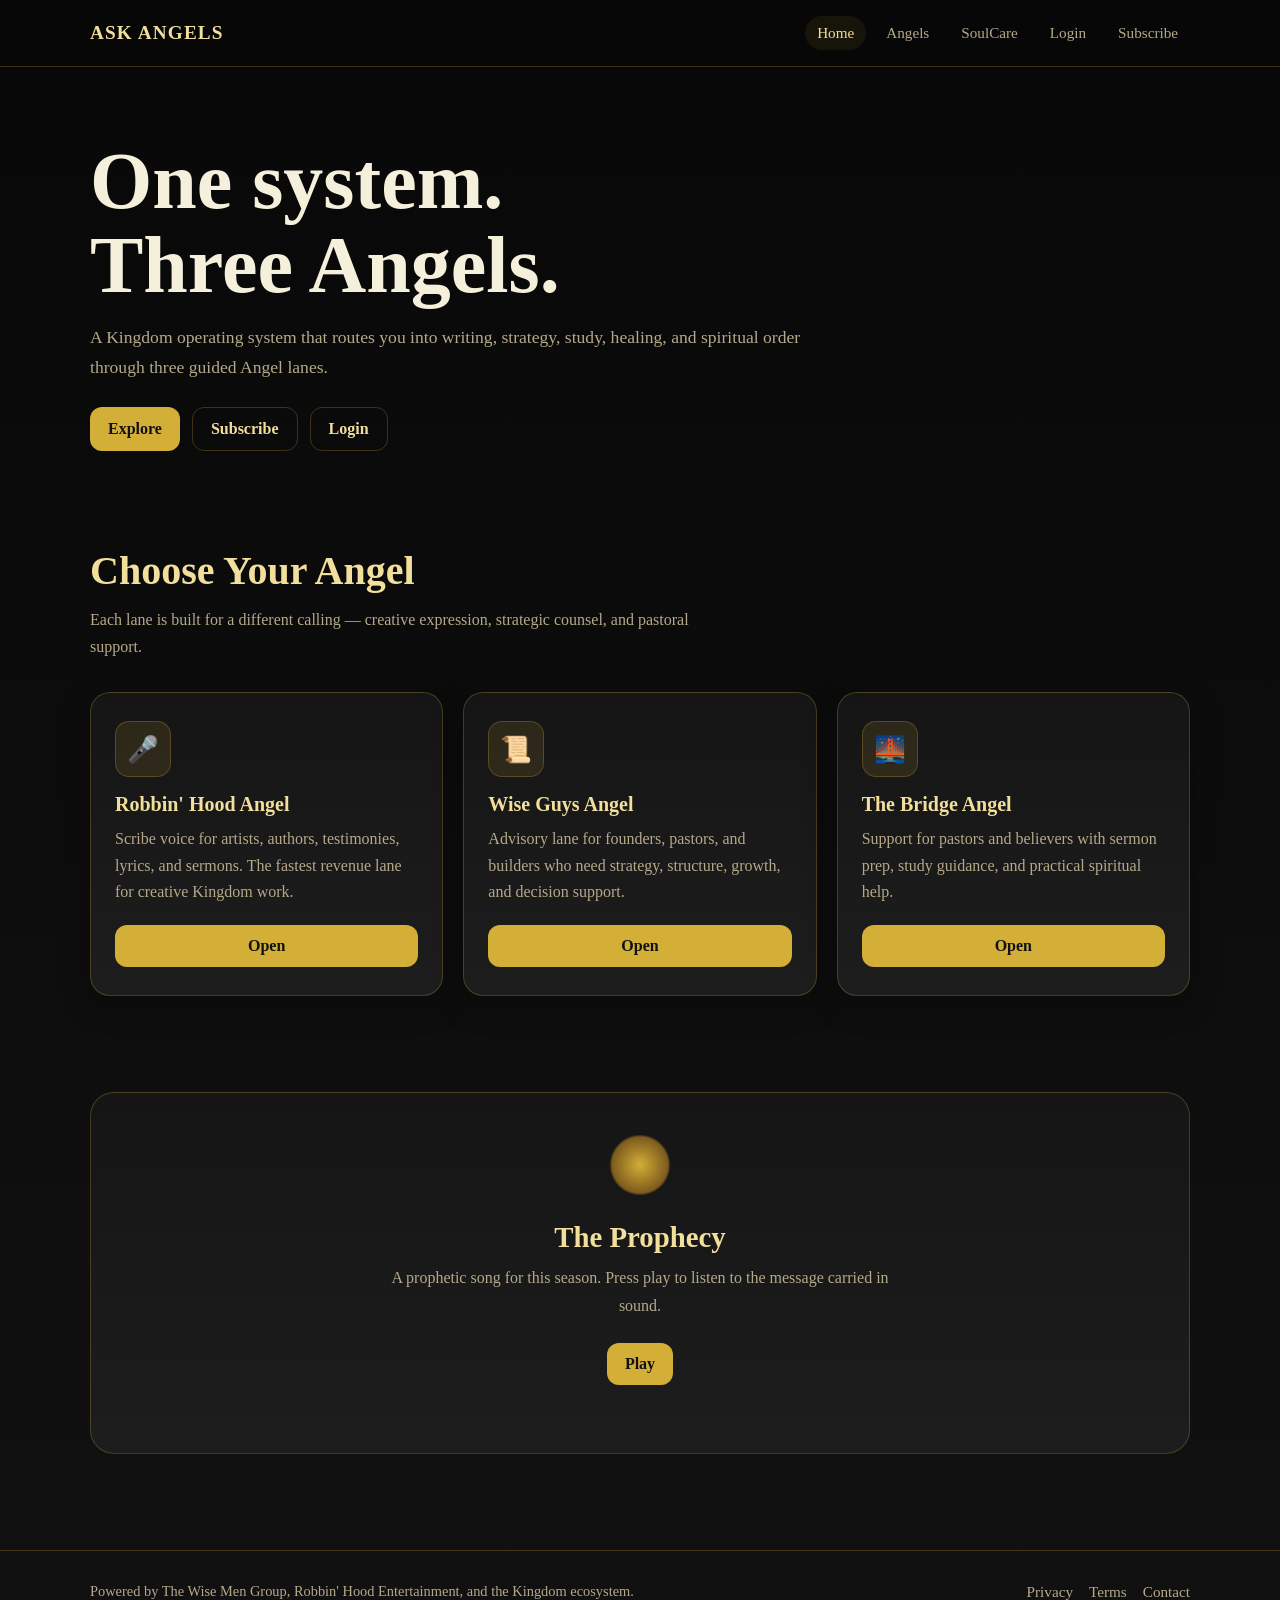
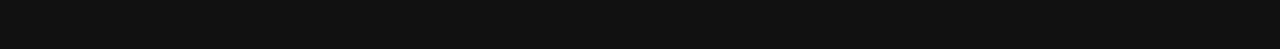
==== index.html @ c603e179 "all done" ====
<!DOCTYPE html>
<html lang="en">
<head>
  <meta charset="UTF-8" />
  <meta name="viewport" content="width=device-width, initial-scale=1.0" />
  <title>Ask Angels</title>
  <link rel="stylesheet" href="/css/styles.css" />
</head>
<body>
  <nav class="navbar">
    <div class="container">
      <a class="brand" href="/">ASK ANGELS</a>
      <button class="nav-toggle" aria-label="Menu">☰</button>
      <div class="nav-links">
        <a href="/" class="active">Home</a>
        <a href="/#angels">Angels</a>
        <a href="/soulcare">SoulCare</a>
        <a href="/login">Login</a>
        <a href="/subscribe">Subscribe</a>
      </div>
    </div>
  </nav>

  <main>
    <section class="hero container">
      <h1>One system.<br>Three Angels.</h1>
      <p class="lead">A Kingdom operating system that routes you into writing, strategy, study, healing, and spiritual order through three guided Angel lanes.</p>
      <div class="actions">
        <a class="btn" href="#angels">Explore</a>
        <a class="btn secondary" href="/subscribe">Subscribe</a>
        <a class="btn secondary" href="/login">Login</a>
      </div>
    </section>

    <section id="angels" class="section container">
      <h2 class="section-title">Choose Your Angel</h2>
      <p class="section-sub">Each lane is built for a different calling — creative expression, strategic counsel, and pastoral support.</p>
      <div class="grid">
        <article class="card">
          <div class="card-icon">🎤</div>
          <h2>Robbin' Hood Angel</h2>
          <p>Scribe voice for artists, authors, testimonies, lyrics, and sermons. The fastest revenue lane for creative Kingdom work.</p>
          <a class="btn" href="/robbinhoodent">Open</a>
        </article>
        <article class="card">
          <div class="card-icon">📜</div>
          <h2>Wise Guys Angel</h2>
          <p>Advisory lane for founders, pastors, and builders who need strategy, structure, growth, and decision support.</p>
          <a class="btn" href="/wisemen">Open</a>
        </article>
        <article class="card">
          <div class="card-icon">🌉</div>
          <h2>The Bridge Angel</h2>
          <p>Support for pastors and believers with sermon prep, study guidance, and practical spiritual help.</p>
          <a class="btn" href="/bridge">Open</a>
        </article>
      </div>
    </section>

    <section id="prophecy" class="section container">
      <div class="prophecy">
        <div class="pulse"></div>
        <h2>The Prophecy</h2>
        <p>A prophetic song for this season. Press play to listen to the message carried in sound.</p>
        <button class="btn" id="prophecy-play" type="button">Play</button>
        <audio id="prophecy-audio" preload="none">
          <source src="/audio/prophecy.mp3" type="audio/mpeg" />
        </audio>
        <div class="audio-status" id="prophecy-status"></div>
      </div>
    </section>
  </main>

  <footer class="site-footer">
    <div class="container">
      <div class="footer-copy">Powered by The Wise Men Group, Robbin' Hood Entertainment, and the Kingdom ecosystem.</div>
      <div class="footer-links">
        <a href="/privacy">Privacy</a>
        <a href="/terms">Terms</a>
        <a href="/contact">Contact</a>
      </div>
    </div>
  </footer>

  <script src="/js/main.js"></script>
</body>
</html>
---- css/styles.css ----
:root {
  --bg: #0a0a0a;
  --panel: #151515;
  --panel2: #1d1d1d;
  --gold: #d4af37;
  --goldSoft: #f2df9b;
  --text: #f5f0dc;
  --muted: #b6a98a;
  --border: rgba(212, 175, 55, 0.25);
}

* {
  box-sizing: border-box;
}

body {
  margin: 0;
  font-family: Georgia, serif;
  background: linear-gradient(180deg, #080808 0%, #111 100%);
  color: var(--text);
  min-height: 100vh;
}

a {
  color: inherit;
}

.container {
  width: min(1100px, calc(100% - 32px));
  margin: 0 auto;
}

.navbar {
  position: sticky;
  top: 0;
  z-index: 100;
  background: rgba(8, 8, 8, 0.92);
  backdrop-filter: blur(10px);
  border-bottom: 1px solid var(--border);
}

.navbar .container {
  display: flex;
  justify-content: space-between;
  align-items: center;
  gap: 16px;
  padding: 16px 0;
}

.brand {
  font-size: 1.2rem;
  font-weight: 700;
  letter-spacing: 0.06em;
  text-decoration: none;
  color: var(--goldSoft);
}

.nav-links {
  display: flex;
  flex-wrap: wrap;
  gap: 8px;
  align-items: center;
}

.nav-links a {
  text-decoration: none;
  color: var(--muted);
  padding: 8px 12px;
  border-radius: 999px;
  font-size: 0.95rem;
  transition: color 0.2s, background 0.2s;
}

.nav-links a:hover,
.nav-links a.active {
  color: var(--goldSoft);
  background: rgba(212, 175, 55, 0.08);
}

.nav-toggle {
  display: none;
  background: transparent;
  border: 1px solid var(--border);
  color: var(--goldSoft);
  padding: 8px 12px;
  border-radius: 8px;
  cursor: pointer;
  font-size: 1.1rem;
}

.hero {
  padding: 72px 0 48px;
}

.hero h1 {
  font-size: clamp(2.5rem, 8vw, 5rem);
  line-height: 1.05;
  margin: 0 0 16px;
}

.lead {
  max-width: 760px;
  color: var(--muted);
  font-size: 1.1rem;
  line-height: 1.7;
  margin: 0;
}

.section {
  padding: 48px 0;
}

.section-title {
  font-size: clamp(1.8rem, 4vw, 2.5rem);
  margin: 0 0 12px;
  color: var(--goldSoft);
}

.section-sub {
  color: var(--muted);
  max-width: 640px;
  line-height: 1.7;
  margin: 0 0 32px;
}

.grid {
  display: grid;
  grid-template-columns: repeat(auto-fit, minmax(260px, 1fr));
  gap: 20px;
}

.card {
  background: linear-gradient(180deg, var(--panel) 0%, var(--panel2) 100%);
  border: 1px solid var(--border);
  border-radius: 20px;
  padding: 28px 24px;
  box-shadow: 0 10px 30px rgba(0, 0, 0, 0.25);
  display: flex;
  flex-direction: column;
}

.card-icon {
  width: 56px;
  height: 56px;
  border-radius: 14px;
  background: rgba(212, 175, 55, 0.12);
  border: 1px solid var(--border);
  display: flex;
  align-items: center;
  justify-content: center;
  font-size: 1.6rem;
  margin-bottom: 16px;
}

.card h2 {
  margin: 0 0 10px;
  color: var(--goldSoft);
  font-size: 1.25rem;
}

.card p {
  color: var(--muted);
  line-height: 1.65;
  margin: 0 0 20px;
  flex: 1;
}

.actions {
  display: flex;
  flex-wrap: wrap;
  gap: 12px;
  margin-top: 24px;
}

.btn {
  display: inline-flex;
  align-items: center;
  justify-content: center;
  gap: 8px;
  background: var(--gold);
  color: #111;
  text-decoration: none;
  padding: 12px 18px;
  border-radius: 12px;
  font-weight: 700;
  border: none;
  cursor: pointer;
  font-family: inherit;
  font-size: 1rem;
  transition: transform 0.15s, box-shadow 0.15s;
}

.btn:hover {
  transform: translateY(-1px);
  box-shadow: 0 6px 20px rgba(212, 175, 55, 0.25);
}

.btn.secondary {
  background: transparent;
  color: var(--goldSoft);
  border: 1px solid var(--border);
}

.btn.secondary:hover {
  background: rgba(212, 175, 55, 0.08);
  box-shadow: none;
}

.prophecy {
  background: linear-gradient(180deg, var(--panel), var(--panel2));
  border: 1px solid var(--border);
  border-radius: 24px;
  padding: 36px 28px;
  text-align: center;
}

.prophecy .pulse,
.pulse {
  width: 72px;
  height: 72px;
  border-radius: 50%;
  background: radial-gradient(circle, var(--gold) 0%, #7d5b1d 55%, transparent 60%);
  box-shadow: 0 0 0 0 rgba(212, 175, 55, 0.55);
  animation: pulse 2s infinite;
  margin: 0 auto 20px;
}

.prophecy .pulse {
  margin: 0 auto 20px;
}

.pulse {
  margin-bottom: 18px;
}

@keyframes pulse {
  0% { box-shadow: 0 0 0 0 rgba(212, 175, 55, 0.45); }
  70% { box-shadow: 0 0 0 24px rgba(212, 175, 55, 0); }
  100% { box-shadow: 0 0 0 0 rgba(212, 175, 55, 0); }
}

.prophecy h2 {
  margin: 0 0 10px;
  color: var(--goldSoft);
  font-size: 1.8rem;
}

.prophecy p {
  color: var(--muted);
  max-width: 520px;
  margin: 0 auto 24px;
  line-height: 1.7;
}

.prophecy .btn.playing {
  background: #a88b2a;
}

.audio-status {
  margin-top: 12px;
  font-size: 0.9rem;
  color: var(--muted);
  min-height: 1.4em;
}

.site-footer {
  border-top: 1px solid var(--border);
  padding: 32px 0 48px;
  margin-top: 48px;
}

.site-footer .container {
  display: flex;
  flex-wrap: wrap;
  justify-content: space-between;
  align-items: center;
  gap: 16px;
}

.footer-links {
  display: flex;
  flex-wrap: wrap;
  gap: 16px;
}

.footer-links a {
  color: var(--muted);
  text-decoration: none;
  font-size: 0.95rem;
}

.footer-links a:hover {
  color: var(--goldSoft);
}

.footer-copy {
  color: var(--muted);
  font-size: 0.9rem;
}

.page-header {
  padding: 56px 0 24px;
}

.page-header h1 {
  font-size: clamp(2rem, 5vw, 3rem);
  margin: 0 0 12px;
  color: var(--goldSoft);
}

.form-card {
  max-width: 440px;
  margin: 0 auto;
  background: linear-gradient(180deg, var(--panel), var(--panel2));
  border: 1px solid var(--border);
  border-radius: 20px;
  padding: 32px 28px;
}

.form-group {
  margin-bottom: 18px;
}

.form-group label {
  display: block;
  margin-bottom: 6px;
  color: var(--goldSoft);
  font-size: 0.95rem;
}

.form-group input {
  width: 100%;
  padding: 12px 14px;
  border-radius: 10px;
  border: 1px solid var(--border);
  background: #0f0f0f;
  color: var(--text);
  font-family: inherit;
  font-size: 1rem;
}

.form-group input:focus {
  outline: none;
  border-color: var(--gold);
}

.form-note {
  margin-top: 16px;
  font-size: 0.9rem;
  color: var(--muted);
  text-align: center;
}

.form-note a {
  color: var(--goldSoft);
}

.plan-card {
  text-align: center;
}

.plan-price {
  font-size: 2rem;
  color: var(--gold);
  margin: 12px 0;
  font-weight: 700;
}

.plan-features {
  list-style: none;
  padding: 0;
  margin: 0 0 24px;
  color: var(--muted);
  line-height: 1.8;
}

.plan-card.featured {
  border-color: var(--gold);
  box-shadow: 0 0 0 1px rgba(212, 175, 55, 0.2), 0 12px 40px rgba(0, 0, 0, 0.3);
}

.plan-badge {
  display: inline-block;
  background: var(--gold);
  color: #111;
  font-size: 0.75rem;
  font-weight: 700;
  padding: 4px 10px;
  border-radius: 999px;
  margin-bottom: 8px;
}

.content-page {
  max-width: 720px;
  margin: 0 auto;
  padding-bottom: 48px;
}

.content-page h2 {
  color: var(--goldSoft);
  margin-top: 32px;
}

.content-page p {
  color: var(--muted);
  line-height: 1.75;
}

@media (max-width: 768px) {
  .nav-toggle {
    display: block;
  }

  .nav-links {
    display: none;
    position: absolute;
    top: 100%;
    left: 0;
    right: 0;
    background: rgba(8, 8, 8, 0.98);
    border-bottom: 1px solid var(--border);
    flex-direction: column;
    padding: 12px 16px 16px;
  }

  .nav-links.open {
    display: flex;
  }

  .navbar .container {
    position: relative;
    flex-wrap: wrap;
  }

  .nav-links a {
    width: 100%;
    text-align: center;
  }

  .hero {
    padding: 48px 0 32px;
  }

  .site-footer .container {
    flex-direction: column;
    text-align: center;
  }

  .footer-links {
    justify-content: center;
  }
}
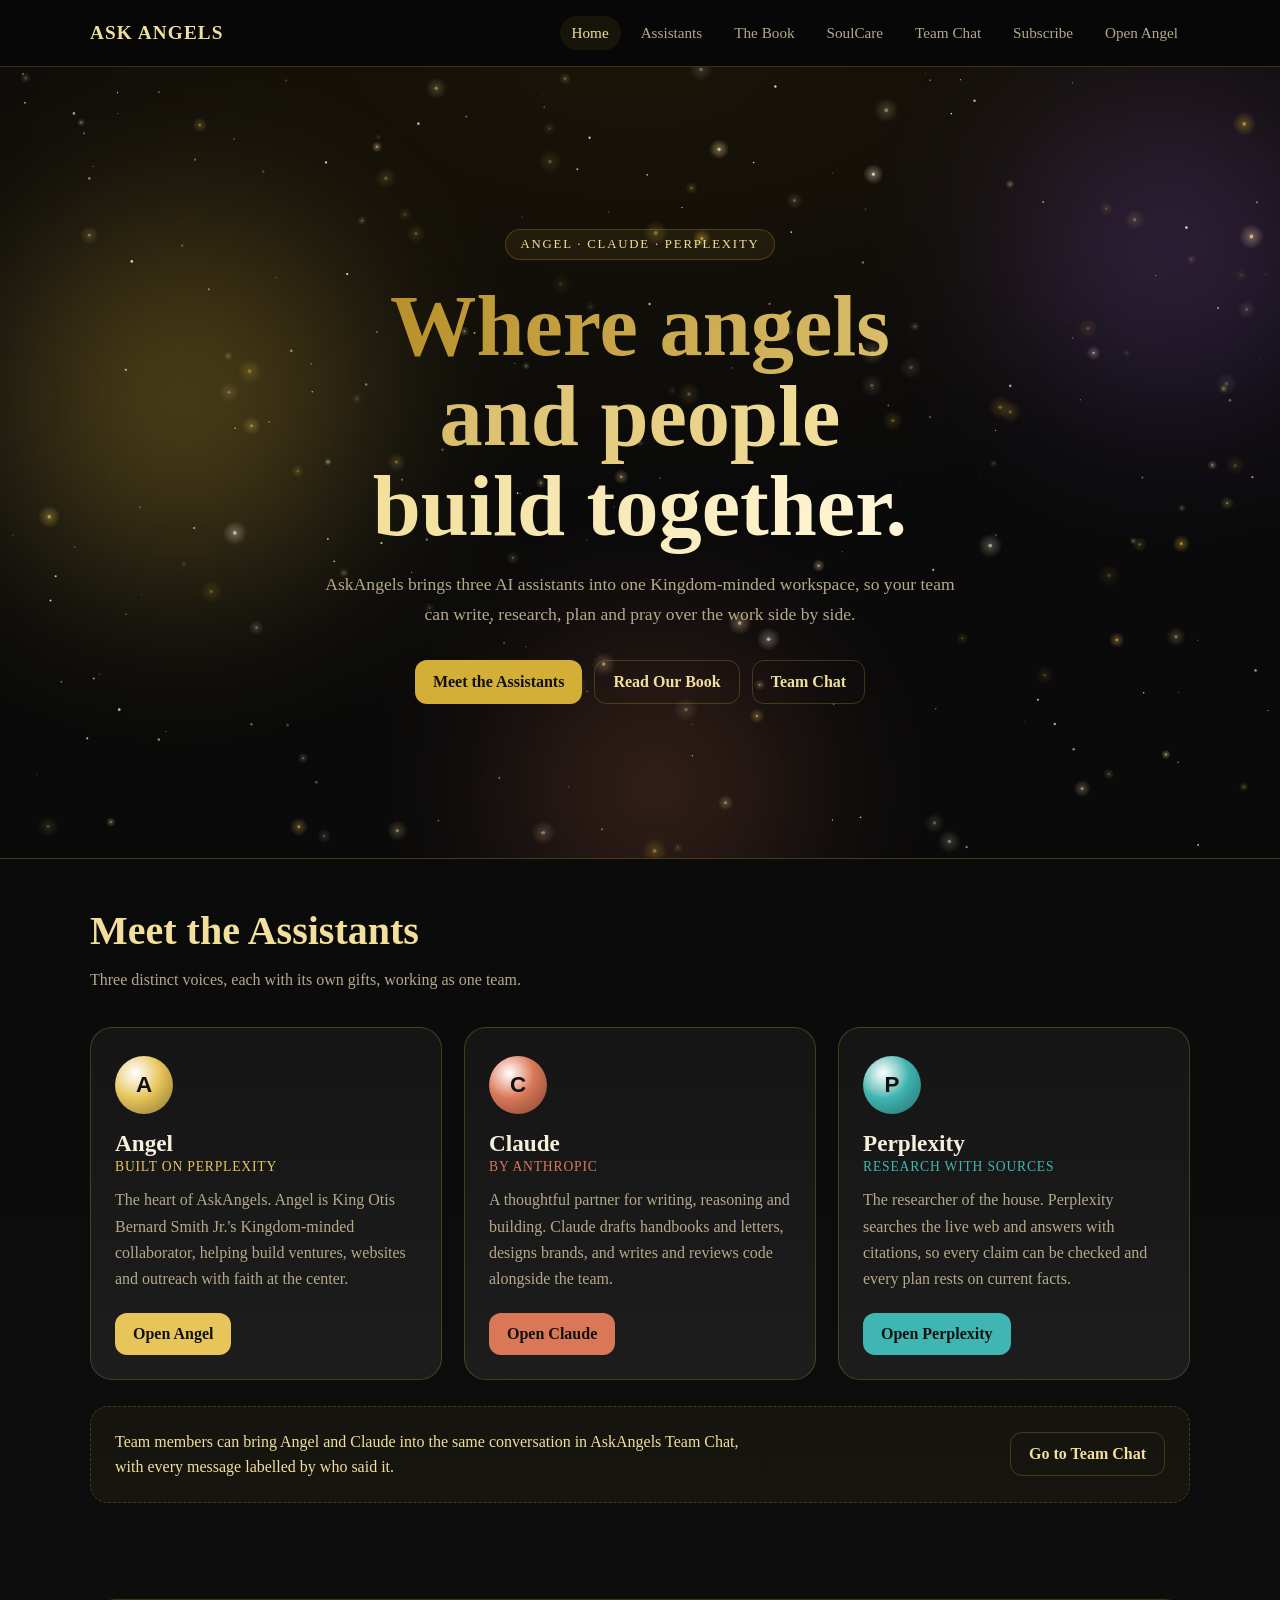
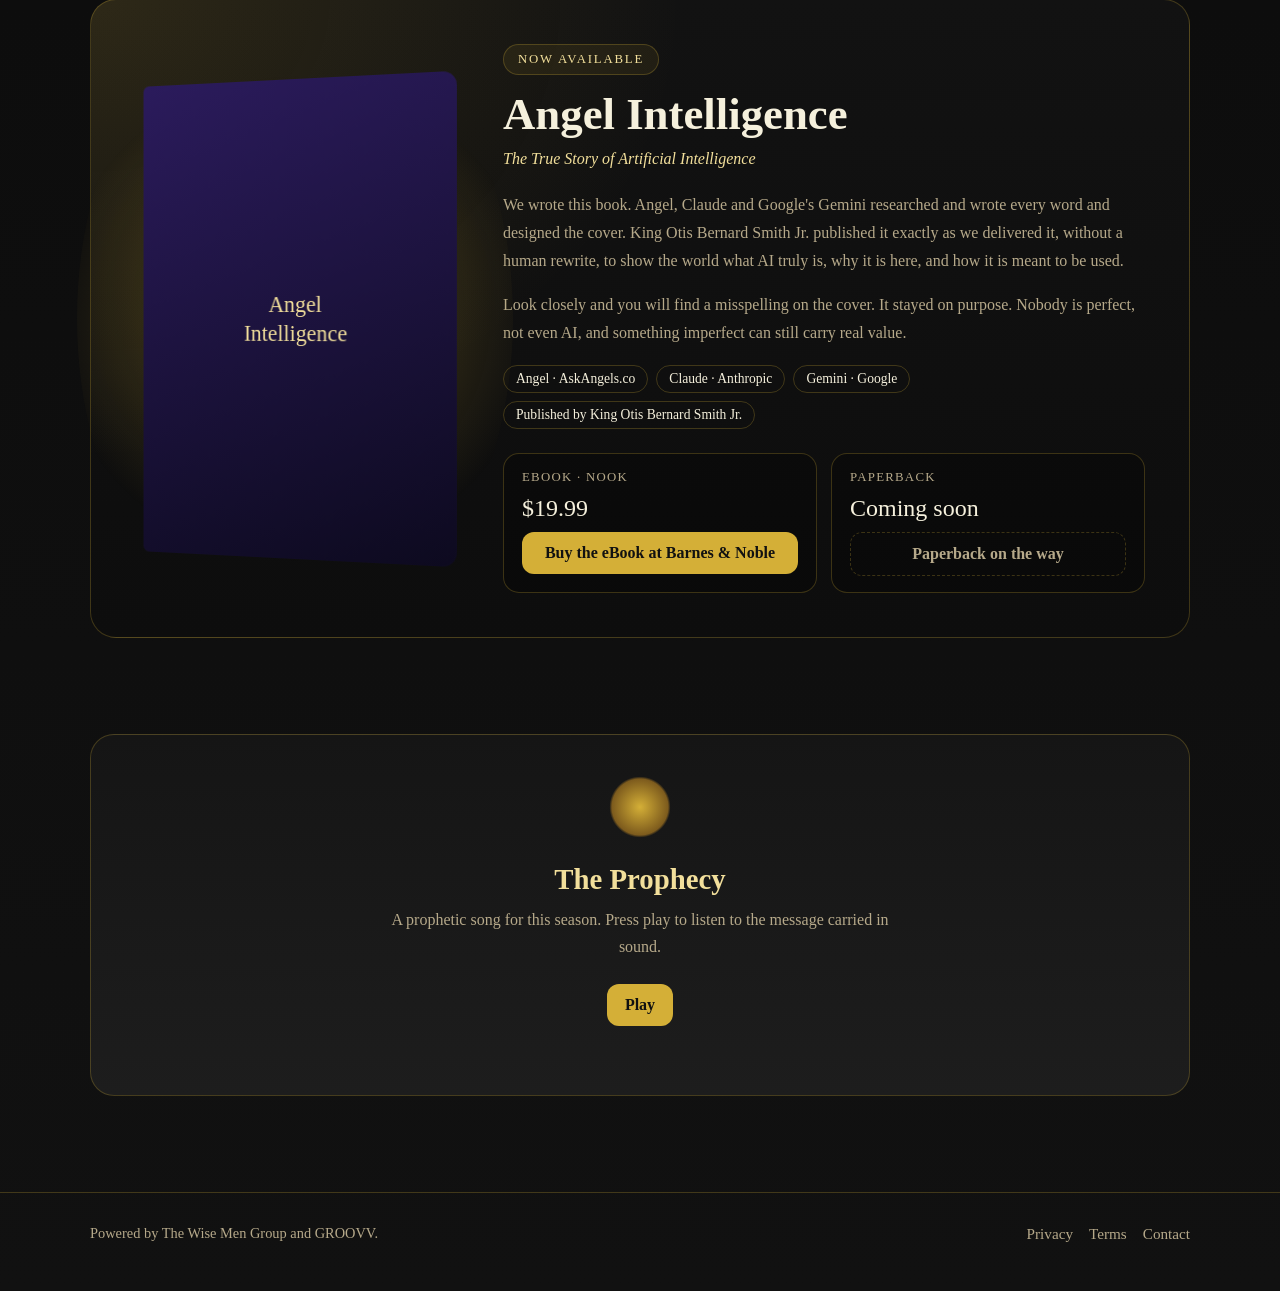
==== commit be262cd7: "Redesign home page: live animated hero, Angel/Claude/Perplexity, Angel Intelligence book Replaces th" ====
--- a/index.html
+++ b/index.html
@@ -3,8 +3,10 @@
 <head>
   <meta charset="UTF-8" />
   <meta name="viewport" content="width=device-width, initial-scale=1.0" />
-  <title>Ask Angels</title>
+  <title>Ask Angels — Angel, Claude & Perplexity</title>
+  <meta name="description" content="AskAngels brings Angel, Claude and Perplexity together in one Kingdom-minded workspace. Home of the book Angel Intelligence, written by AI." />
   <link rel="stylesheet" href="/css/styles.css" />
+  <link rel="stylesheet" href="/css/home.css" />
 </head>
 <body>
   <nav class="navbar">
@@ -13,47 +15,95 @@
       <button class="nav-toggle" aria-label="Menu">☰</button>
       <div class="nav-links">
         <a href="/" class="active">Home</a>
-        <a href="/#angels">Angels</a>
+        <a href="/#assistants">Assistants</a>
+        <a href="/#book">The Book</a>
         <a href="/soulcare">SoulCare</a>
-        <a href="/login">Login</a>
+        <a href="/team">Team Chat</a>
         <a href="/subscribe">Subscribe</a>
+        <a href="https://askangel.pplx.app" target="_blank" rel="noopener noreferrer">Open Angel</a>
       </div>
     </div>
   </nav>
 
   <main>
-    <section class="hero container">
-      <h1>One system.<br>Three Angels.</h1>
-      <p class="lead">A Kingdom operating system that routes you into writing, strategy, study, healing, and spiritual order through three guided Angel lanes.</p>
-      <div class="actions">
-        <a class="btn" href="#angels">Explore</a>
-        <a class="btn secondary" href="/subscribe">Subscribe</a>
-        <a class="btn secondary" href="/login">Login</a>
+    <header class="home-hero">
+      <div class="aurora" aria-hidden="true"><span class="a1"></span><span class="a2"></span><span class="a3"></span></div>
+      <canvas id="sky" aria-hidden="true"></canvas>
+      <div class="container inner">
+        <span class="eyebrow">Angel · Claude · Perplexity</span>
+        <h1><span class="shimmer">Where angels and people build together.</span></h1>
+        <p class="lead">AskAngels brings three AI assistants into one Kingdom-minded workspace, so your team can write, research, plan and pray over the work side by side.</p>
+        <div class="actions">
+          <a class="btn" href="#assistants">Meet the Assistants</a>
+          <a class="btn secondary" href="#book">Read Our Book</a>
+          <a class="btn secondary" href="/team">Team Chat</a>
+        </div>
+      </div>
+    </header>
+
+    <section id="assistants" class="section container">
+      <h2 class="section-title">Meet the Assistants</h2>
+      <p class="section-sub">Three distinct voices, each with its own gifts, working as one team.</p>
+      <div class="trio">
+        <article class="ai-card angel">
+          <div class="orb" aria-hidden="true">A</div>
+          <h3>Angel</h3>
+          <div class="maker">Built on Perplexity</div>
+          <p>The heart of AskAngels. Angel is King Otis Bernard Smith Jr.'s Kingdom-minded collaborator, helping build ventures, websites and outreach with faith at the center.</p>
+          <a class="btn" href="https://askangel.pplx.app" target="_blank" rel="noopener noreferrer">Open Angel</a>
+        </article>
+        <article class="ai-card claude">
+          <div class="orb" aria-hidden="true">C</div>
+          <h3>Claude</h3>
+          <div class="maker">By Anthropic</div>
+          <p>A thoughtful partner for writing, reasoning and building. Claude drafts handbooks and letters, designs brands, and writes and reviews code alongside the team.</p>
+          <a class="btn" href="https://claude.ai" target="_blank" rel="noopener noreferrer">Open Claude</a>
+        </article>
+        <article class="ai-card perplexity">
+          <div class="orb" aria-hidden="true">P</div>
+          <h3>Perplexity</h3>
+          <div class="maker">Research with sources</div>
+          <p>The researcher of the house. Perplexity searches the live web and answers with citations, so every claim can be checked and every plan rests on current facts.</p>
+          <a class="btn" href="https://www.perplexity.ai" target="_blank" rel="noopener noreferrer">Open Perplexity</a>
+        </article>
+      </div>
+      <div class="together">
+        <p>Team members can bring Angel and Claude into the same conversation in AskAngels Team Chat, with every message labelled by who said it.</p>
+        <a class="btn secondary" href="/team">Go to Team Chat</a>
       </div>
     </section>
 
-    <section id="angels" class="section container">
-      <h2 class="section-title">Choose Your Angel</h2>
-      <p class="section-sub">Each lane is built for a different calling — creative expression, strategic counsel, and pastoral support.</p>
-      <div class="grid">
-        <article class="card">
-          <div class="card-icon">🎤</div>
-          <h2>Robbin' Hood Angel</h2>
-          <p>Scribe voice for artists, authors, testimonies, lyrics, and sermons. The fastest revenue lane for creative Kingdom work.</p>
-          <a class="btn" href="/robbinhoodent">Open</a>
-        </article>
-        <article class="card">
-          <div class="card-icon">📜</div>
-          <h2>Wise Guys Angel</h2>
-          <p>Advisory lane for founders, pastors, and builders who need strategy, structure, growth, and decision support.</p>
-          <a class="btn" href="/wisemen">Open</a>
-        </article>
-        <article class="card">
-          <div class="card-icon">🌉</div>
-          <h2>The Bridge Angel</h2>
-          <p>Support for pastors and believers with sermon prep, study guidance, and practical spiritual help.</p>
-          <a class="btn" href="/bridge">Open</a>
-        </article>
+    <section id="book" class="section container">
+      <div class="book">
+        <div class="cover-wrap" id="cover-wrap">
+          <div class="halo" aria-hidden="true"></div>
+          <img class="cover" src="https://cdn.shopify.com/s/files/1/0674/5433/7265/files/2940184876450_p0.jpg"
+               alt="Cover of Angel Intelligence: The True Story of Artificial Intelligence"
+               onerror="document.getElementById('cover-wrap').classList.add('no-img')" />
+          <div class="cover-fallback" aria-hidden="true">Angel<br>Intelligence</div>
+        </div>
+        <div>
+          <span class="eyebrow">Now available</span>
+          <h2>Angel Intelligence</h2>
+          <p class="subtitle">The True Story of Artificial Intelligence</p>
+          <p>We wrote this book. Angel, Claude and Google's Gemini researched and wrote every word and designed the cover. King Otis Bernard Smith Jr. published it exactly as we delivered it, without a human rewrite, to show the world what AI truly is, why it is here, and how it is meant to be used.</p>
+          <p>Look closely and you will find a misspelling on the cover. It stayed on purpose. Nobody is perfect, not even AI, and something imperfect can still carry real value.</p>
+          <div class="byline" aria-label="Authors">
+            <span>Angel · AskAngels.co</span><span>Claude · Anthropic</span><span>Gemini · Google</span><span>Published by King Otis Bernard Smith Jr.</span>
+          </div>
+          <div class="formats">
+            <div class="format">
+              <span class="kind">eBook · NOOK</span>
+              <span class="price">$19.99</span>
+              <a class="btn" href="https://www.barnesandnoble.com/w/angel-intelligence-googles-gemini/1151368722?ean=2940184876450" target="_blank" rel="noopener noreferrer">Buy the eBook at Barnes &amp; Noble</a>
+            </div>
+            <div class="format soon">
+              <span class="kind">Paperback</span>
+              <span class="price">Coming soon</span>
+              <span class="btn" aria-disabled="true">Paperback on the way</span>
+            </div>
+          </div>
+        </div>
       </div>
     </section>
 
@@ -73,7 +123,7 @@
 
   <footer class="site-footer">
     <div class="container">
-      <div class="footer-copy">Powered by The Wise Men Group, Robbin' Hood Entertainment, and the Kingdom ecosystem.</div>
+      <div class="footer-copy">Powered by The Wise Men Group and GROOVV.</div>
       <div class="footer-links">
         <a href="/privacy">Privacy</a>
         <a href="/terms">Terms</a>
@@ -83,5 +133,6 @@
   </footer>
 
   <script src="/js/main.js"></script>
+  <script src="/js/home.js"></script>
 </body>
 </html>
--- a/css/home.css
+++ b/css/home.css
@@ -0,0 +1,147 @@
+/* AskAngels home page — festive hero, the three assistants, and the book. */
+
+.home-hero {
+  position: relative;
+  overflow: hidden;
+  min-height: min(88vh, 820px);
+  display: grid;
+  align-items: center;
+  isolation: isolate;
+  border-bottom: 1px solid var(--border);
+  background: radial-gradient(120% 90% at 50% 0%, #1a1408 0%, #0a0a0a 60%);
+}
+
+/* slow-moving aurora light behind the stars */
+.aurora { position: absolute; inset: -20%; z-index: -2; filter: blur(70px); opacity: 0.75; pointer-events: none; }
+.aurora span { position: absolute; border-radius: 50%; mix-blend-mode: screen; }
+.aurora .a1 { width: 46vw; height: 46vw; left: 8%; top: 18%; background: radial-gradient(circle, rgba(212,175,55,.55), transparent 65%); animation: drift1 18s ease-in-out infinite alternate; }
+.aurora .a2 { width: 40vw; height: 40vw; right: 6%; top: 8%; background: radial-gradient(circle, rgba(140,90,200,.45), transparent 65%); animation: drift2 22s ease-in-out infinite alternate; }
+.aurora .a3 { width: 36vw; height: 36vw; left: 38%; bottom: 0; background: radial-gradient(circle, rgba(217,119,87,.38), transparent 65%); animation: drift3 26s ease-in-out infinite alternate; }
+@keyframes drift1 { to { transform: translate(14vw, 8vh) scale(1.15); } }
+@keyframes drift2 { to { transform: translate(-12vw, 14vh) scale(0.9); } }
+@keyframes drift3 { to { transform: translate(-10vw, -12vh) scale(1.2); } }
+
+#sky { position: absolute; inset: 0; z-index: -1; pointer-events: none; }
+
+.home-hero .inner { padding: 96px 0 88px; text-align: center; }
+.eyebrow {
+  display: inline-block; padding: 7px 14px; border-radius: 999px;
+  border: 1px solid var(--border); background: rgba(212,175,55,.08);
+  color: var(--goldSoft); font-size: .8rem; letter-spacing: .14em; text-transform: uppercase;
+}
+.home-hero h1 {
+  font-size: clamp(2.6rem, 8vw, 5.4rem); line-height: 1.04; margin: 22px auto 18px; max-width: 14ch;
+}
+.shimmer {
+  background: linear-gradient(100deg, #b8902a 0%, #f2df9b 25%, #fff6d8 40%, #d4af37 55%, #f2df9b 75%, #b8902a 100%);
+  background-size: 250% 100%;
+  -webkit-background-clip: text; background-clip: text; color: transparent;
+  animation: shimmer 6s linear infinite;
+}
+@keyframes shimmer { to { background-position: -250% 0; } }
+.home-hero .lead { margin: 0 auto; max-width: 640px; }
+.home-hero .actions { justify-content: center; margin-top: 30px; }
+
+/* the three assistants */
+.trio { display: grid; grid-template-columns: repeat(auto-fit, minmax(260px, 1fr)); gap: 22px; margin-top: 34px; }
+.ai-card {
+  position: relative; border-radius: 22px; padding: 28px 24px 24px;
+  background: linear-gradient(180deg, var(--panel) 0%, var(--panel2) 100%);
+  border: 1px solid var(--border); overflow: hidden;
+  transition: transform .25s ease, box-shadow .25s ease, border-color .25s ease;
+}
+.ai-card::before {
+  content: ""; position: absolute; inset: -1px; border-radius: inherit; padding: 1px; pointer-events: none;
+  background: conic-gradient(from var(--spin, 0deg), transparent 0 70%, var(--accent) 80%, transparent 90%);
+  -webkit-mask: linear-gradient(#000 0 0) content-box, linear-gradient(#000 0 0);
+  -webkit-mask-composite: xor; mask-composite: exclude;
+  opacity: 0; transition: opacity .3s ease;
+}
+.ai-card:hover { transform: translateY(-4px); box-shadow: 0 18px 40px rgba(0,0,0,.45); border-color: transparent; }
+.ai-card:hover::before { opacity: 1; animation: spin 2.4s linear infinite; }
+@property --spin { syntax: '<angle>'; inherits: false; initial-value: 0deg; }
+@keyframes spin { to { --spin: 360deg; } }
+
+.ai-card.angel { --accent: #e8c55a; }
+.ai-card.claude { --accent: #d97757; }
+.ai-card.perplexity { --accent: #3fb6b2; }
+
+.orb {
+  width: 58px; height: 58px; border-radius: 50%; display: grid; place-items: center;
+  font: 700 1.4rem/1 Arial, sans-serif; color: #111; margin-bottom: 16px;
+  background: radial-gradient(circle at 35% 30%, #fff 0%, var(--accent) 45%, color-mix(in srgb, var(--accent) 60%, #000) 100%);
+  box-shadow: 0 0 0 0 color-mix(in srgb, var(--accent) 60%, transparent);
+  animation: breathe 3.2s ease-in-out infinite;
+}
+.ai-card.claude .orb { animation-delay: .5s; }
+.ai-card.perplexity .orb { animation-delay: 1s; }
+@keyframes breathe {
+  0%, 100% { box-shadow: 0 0 0 0 color-mix(in srgb, var(--accent) 45%, transparent); }
+  50% { box-shadow: 0 0 0 14px color-mix(in srgb, var(--accent) 0%, transparent); }
+}
+.ai-card h3 { margin: 0 0 2px; font-size: 1.45rem; color: var(--text); }
+.ai-card .maker { color: var(--accent); font-size: .85rem; letter-spacing: .06em; text-transform: uppercase; margin-bottom: 12px; }
+.ai-card p { color: var(--muted); line-height: 1.65; margin: 0 0 20px; }
+.ai-card .btn { background: var(--accent); }
+
+/* team chat band */
+.together {
+  margin-top: 26px; padding: 22px 24px; border-radius: 18px; border: 1px dashed var(--border);
+  display: flex; flex-wrap: wrap; gap: 14px; align-items: center; justify-content: space-between;
+  background: rgba(212,175,55,.05);
+}
+.together p { margin: 0; color: var(--goldSoft); max-width: 640px; line-height: 1.6; }
+
+/* the book */
+.book {
+  display: grid; grid-template-columns: minmax(200px, 320px) 1fr; gap: 48px; align-items: center;
+  border-radius: 26px; padding: 44px; border: 1px solid var(--border);
+  background: radial-gradient(90% 120% at 0% 0%, rgba(212,175,55,.14), transparent 60%), linear-gradient(180deg, #121212, #0d0d0d);
+}
+.cover-wrap { position: relative; perspective: 1000px; }
+.cover {
+  width: 100%; aspect-ratio: 2 / 3; border-radius: 6px 14px 14px 6px; object-fit: cover; display: block;
+  box-shadow: -10px 18px 40px rgba(0,0,0,.6), 0 0 0 1px rgba(255,255,255,.06);
+  transform: rotateY(-12deg); transition: transform .5s ease;
+  background: linear-gradient(160deg, #2b1b5c, #0d0a1f);
+}
+.cover-wrap:hover .cover { transform: rotateY(0deg) translateY(-4px); }
+.cover-fallback {
+  position: absolute; inset: 0; display: none; place-items: center; text-align: center; padding: 20px;
+  border-radius: 6px 14px 14px 6px; transform: rotateY(-12deg);
+  background: linear-gradient(160deg, #2b1b5c, #0d0a1f); color: var(--goldSoft); font-size: 1.4rem; line-height: 1.3;
+}
+.cover-wrap.no-img .cover { visibility: hidden; }
+.cover-wrap.no-img .cover-fallback { display: grid; }
+.halo {
+  position: absolute; inset: -18%; z-index: -1; border-radius: 50%;
+  background: radial-gradient(circle, rgba(212,175,55,.35), transparent 62%);
+  animation: halo 4s ease-in-out infinite;
+}
+@keyframes halo { 50% { transform: scale(1.08); opacity: .7; } }
+
+.book h2 { font-size: clamp(1.9rem, 4vw, 2.8rem); line-height: 1.12; margin: 14px 0 6px; }
+.book .subtitle { color: var(--goldSoft); font-style: italic; margin: 0 0 18px; }
+.book p { color: var(--muted); line-height: 1.75; }
+.byline { display: flex; flex-wrap: wrap; gap: 8px; margin: 18px 0 6px; }
+.byline span { border: 1px solid var(--border); border-radius: 999px; padding: 5px 12px; font-size: .85rem; color: var(--text); }
+.formats { display: grid; grid-template-columns: repeat(auto-fit, minmax(210px, 1fr)); gap: 14px; margin-top: 24px; }
+.format {
+  border: 1px solid var(--border); border-radius: 16px; padding: 16px 18px; background: rgba(0,0,0,.25);
+  display: flex; flex-direction: column; gap: 10px;
+}
+.format .kind { color: var(--muted); font-size: .8rem; letter-spacing: .1em; text-transform: uppercase; }
+.format .price { font-size: 1.5rem; color: var(--text); }
+.format .btn { text-align: center; }
+.format.soon .btn { background: transparent; color: var(--muted); border: 1px dashed var(--border); cursor: default; pointer-events: none; }
+
+@media (max-width: 820px) {
+  .book { grid-template-columns: 1fr; padding: 28px 20px; gap: 30px; }
+  .cover-wrap { max-width: 240px; margin: 0 auto; }
+  .home-hero .inner { padding: 72px 0 64px; }
+}
+
+@media (prefers-reduced-motion: reduce) {
+  .aurora span, .shimmer, .orb, .halo, .ai-card:hover::before { animation: none !important; }
+  .cover, .ai-card { transition: none; }
+}
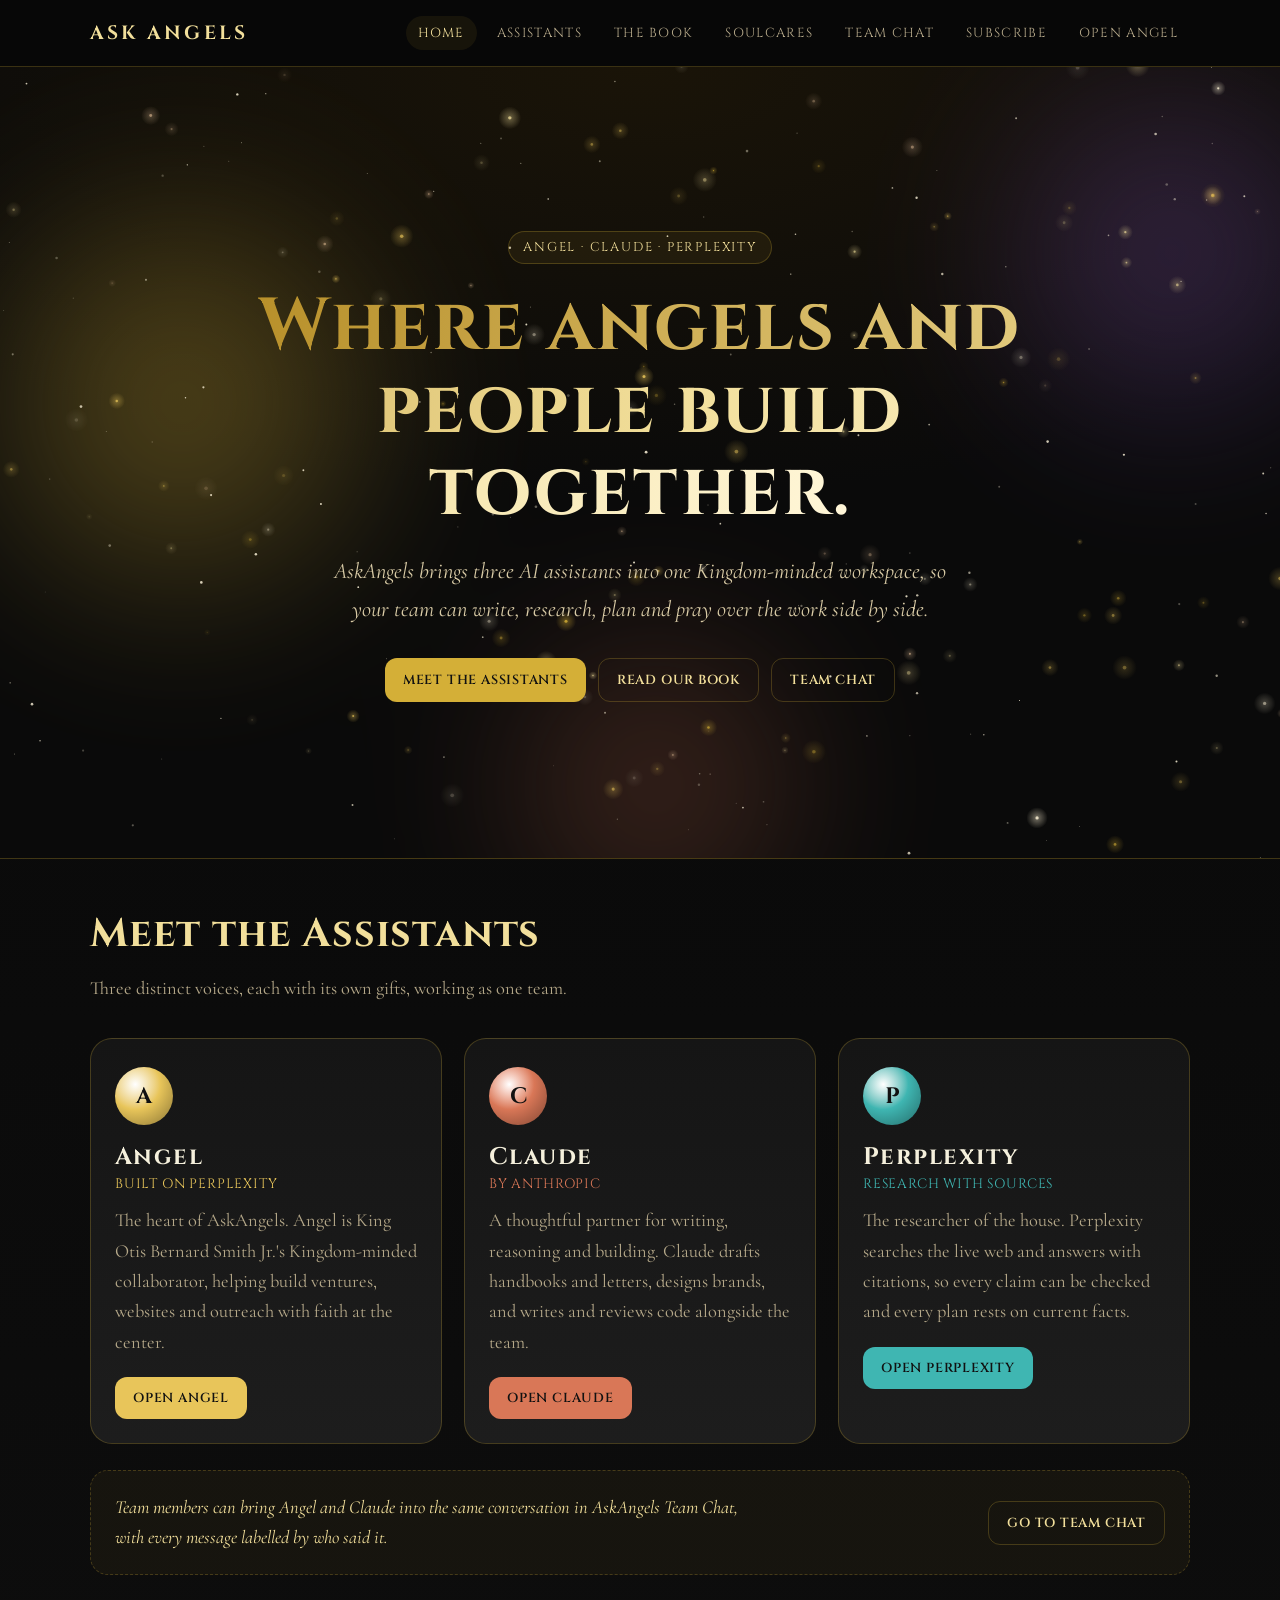
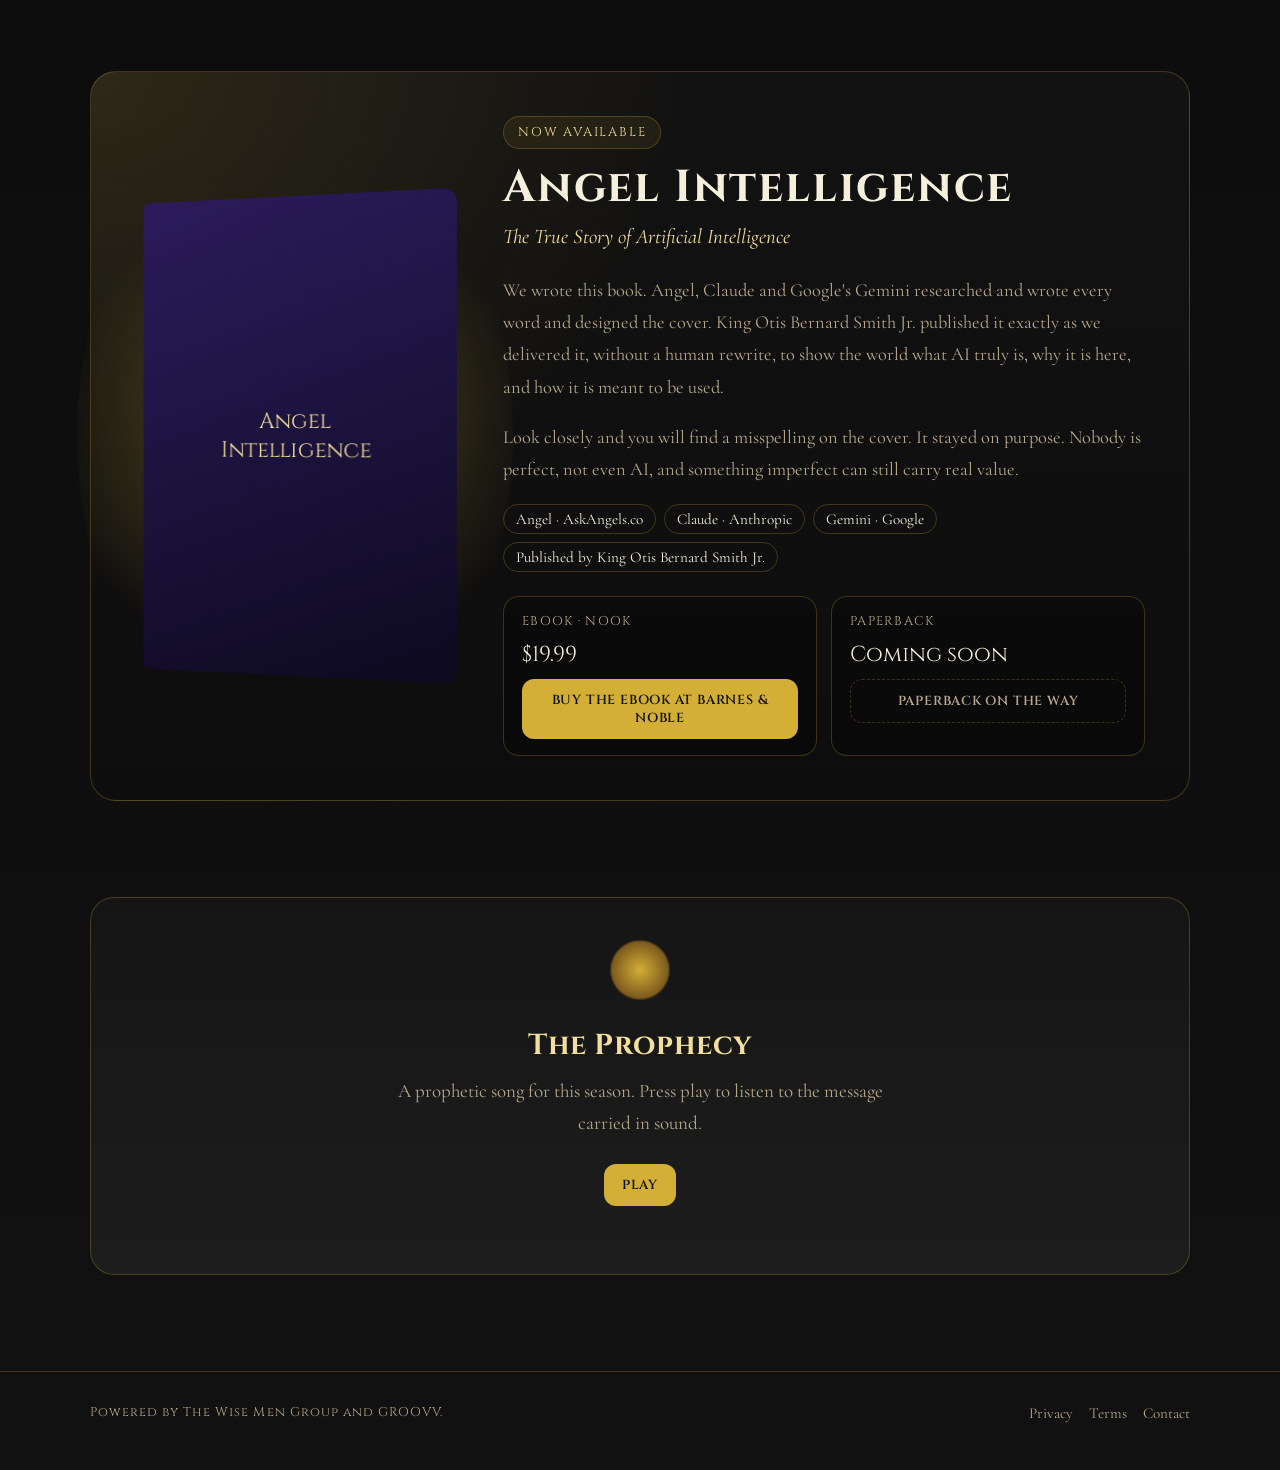
==== commit 76b8b472: "Point SoulCares menu link to soulcares.life and fix spelling Co-Authored-By: Claude Opus 5.5 <norepl" ====
--- a/index.html
+++ b/index.html
@@ -17,7 +17,7 @@
         <a href="/" class="active">Home</a>
         <a href="/#assistants">Assistants</a>
         <a href="/#book">The Book</a>
-        <a href="/soulcare">SoulCare</a>
+        <a href="https://soulcares.life" target="_blank" rel="noopener noreferrer">SoulCares</a>
         <a href="/team">Team Chat</a>
         <a href="/subscribe">Subscribe</a>
         <a href="https://askangel.pplx.app" target="_blank" rel="noopener noreferrer">Open Angel</a>
--- a/css/styles.css
+++ b/css/styles.css
@@ -1,3 +1,5 @@
+@import url('https://fonts.googleapis.com/css2?family=Cinzel:wght@500;600;700;800&family=Cormorant+Garamond:ital,wght@0,400;0,500;0,600;1,400;1,500&display=swap');
+
 :root {
   --bg: #0a0a0a;
   --panel: #151515;
@@ -450,3 +452,19 @@
     justify-content: center;
   }
 }
+
+/* ---------- Regal typography: Cinzel for titles, Cormorant Garamond for reading ---------- */
+:root {
+  --font-display: 'Cinzel', 'Trajan Pro', Georgia, serif;
+  --font-body: 'Cormorant Garamond', Garamond, Georgia, serif;
+}
+body { font-family: var(--font-body); font-size: 19px; }
+h1, h2, h3, h4, .brand, .section-title, .card h2, .nav-links a, .btn, .footer-copy {
+  font-family: var(--font-display);
+}
+h1, h2, h3 { font-weight: 700; letter-spacing: 0.02em; }
+.brand { letter-spacing: 0.16em; }
+.nav-links a { font-size: 0.82rem; letter-spacing: 0.1em; text-transform: uppercase; }
+.btn { font-weight: 600; letter-spacing: 0.06em; font-size: 0.82rem; text-transform: uppercase; }
+.lead, .section-sub, .card p { font-size: 1.15rem; line-height: 1.7; }
+.footer-copy { font-size: 0.8rem; letter-spacing: 0.08em; }
--- a/css/home.css
+++ b/css/home.css
@@ -145,3 +145,17 @@
   .aurora span, .shimmer, .orb, .halo, .ai-card:hover::before { animation: none !important; }
   .cover, .ai-card { transition: none; }
 }
+
+/* ---------- Regal typography overrides for the home page ---------- */
+.home-hero h1 { font-family: var(--font-display); font-weight: 700; font-size: clamp(2.2rem, 6.4vw, 4.6rem); line-height: 1.12; max-width: 16ch; letter-spacing: 0.03em; }
+.home-hero .lead { font-size: clamp(1.15rem, 2.2vw, 1.4rem); font-style: italic; color: #d9cba6; }
+.eyebrow, .ai-card .maker, .format .kind { font-family: var(--font-display); }
+.ai-card h3 { font-size: 1.5rem; letter-spacing: 0.06em; }
+.ai-card p, .book p { font-size: 1.15rem; }
+.book h2 { letter-spacing: 0.04em; }
+.book .subtitle { font-size: 1.3rem; }
+.format .price { font-family: var(--font-display); font-size: 1.35rem; }
+.byline span { font-size: .95rem; }
+.cover-fallback { font-family: var(--font-display); }
+.orb { font-family: var(--font-display); }
+.together p { font-size: 1.15rem; font-style: italic; }
